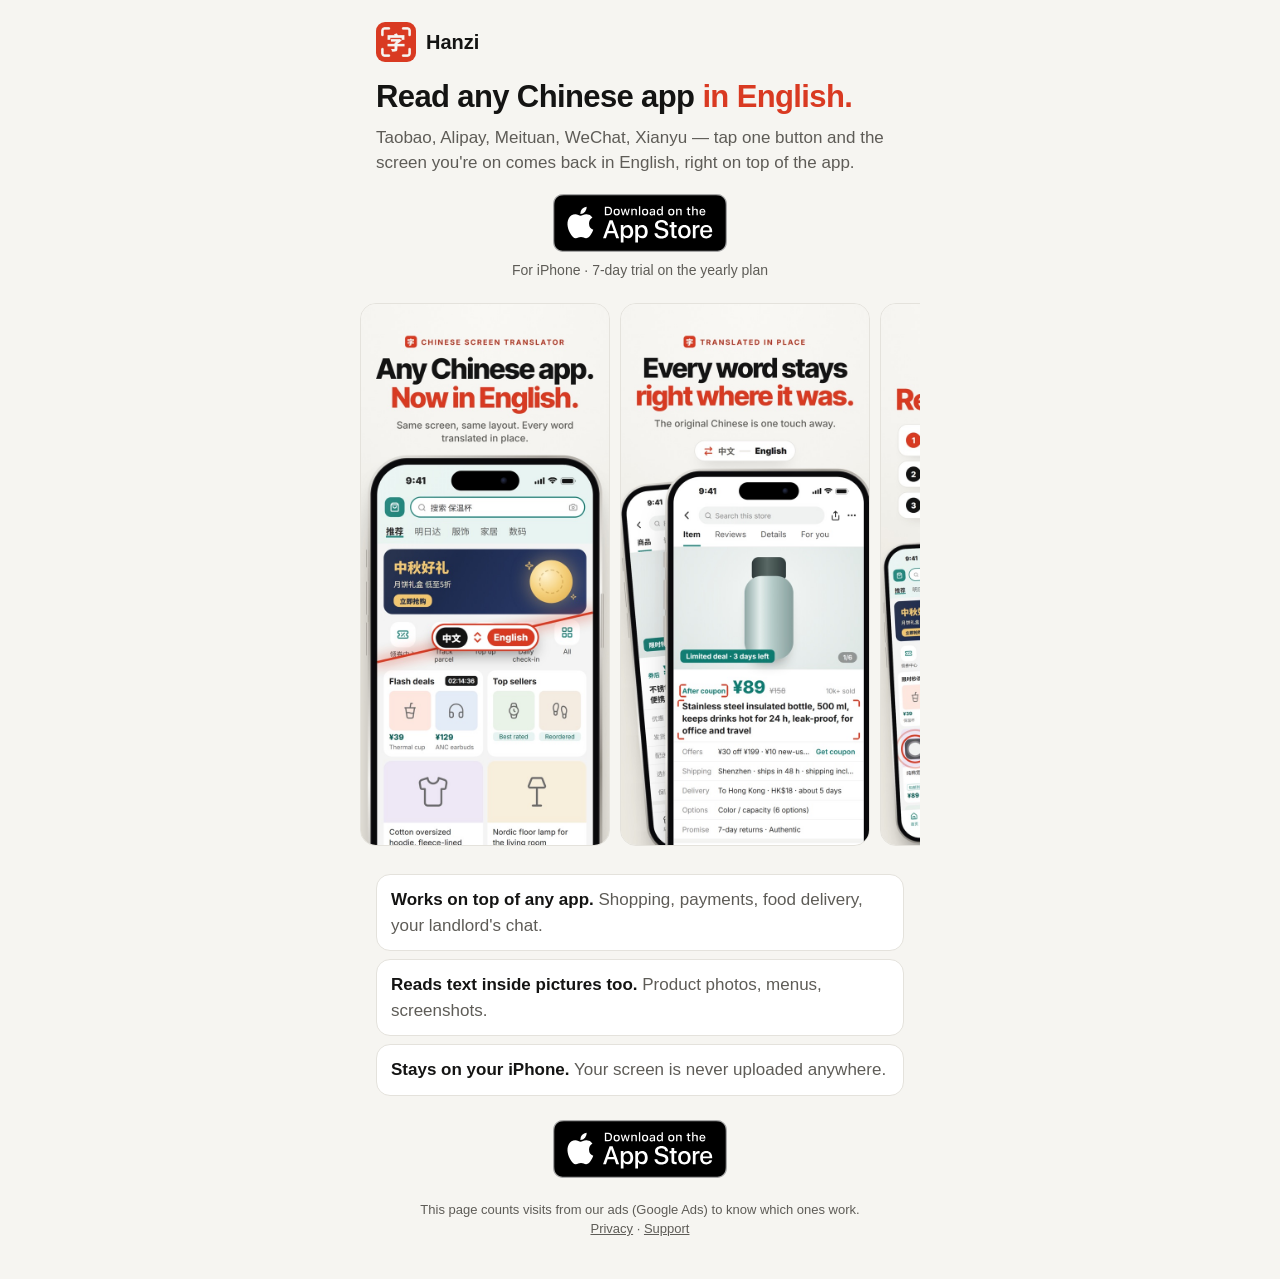
==== get/index.html @ c2b94c27 "get/: pagina de aterrizaje para Google Ads (conversion al tocar App Store, >=3 s) Co-Authored-By: Cl" ====
<!doctype html>
<html lang="en">
<head>
<meta charset="utf-8">
<meta name="viewport" content="width=device-width,initial-scale=1,viewport-fit=cover">
<title>Hanzi — Read any Chinese app in English</title>
<meta name="description" content="Taobao, Alipay, Meituan, WeChat: tap one button and the screen you're on comes back in English, right on top of the app. For iPhone.">
<meta name="apple-itunes-app" content="app-id=6814826357">
<link rel="icon" href="../icon.png">
<style>
:root{--bg:#F6F5F1;--ink:#141413;--ink2:#5E5C57;--seal:#D93A22;--card:#fff;--line:#E4E2DC}
@media (prefers-color-scheme:dark){:root{--bg:#171615;--ink:#F3F1EC;--ink2:#ABA79F;--seal:#F0563C;--card:#211F1D;--line:#34312E}}
*{box-sizing:border-box}
html,body{margin:0;background:var(--bg);color:var(--ink);font:17px/1.5 -apple-system,BlinkMacSystemFont,"SF Pro Text","Helvetica Neue",Arial,sans-serif;-webkit-text-size-adjust:100%}
main{max-width:560px;margin:0 auto;padding:22px 16px 40px}
header{display:flex;align-items:center;gap:10px;margin-bottom:18px}
header img{width:40px;height:40px;border-radius:9px}
header b{font-size:20px}
h1{font-size:31px;line-height:1.12;margin:0 0 10px;letter-spacing:-.02em}
h1 em{font-style:normal;color:var(--seal)}
.sub{color:var(--ink2);margin:0 0 18px}
.cta{display:flex;flex-direction:column;align-items:center;gap:8px;margin:0 0 22px}
.cta a{display:block;line-height:0}
.cta img{height:58px;width:auto}
.cta small{color:var(--ink2);font-size:14px}
.shots{display:flex;gap:10px;overflow-x:auto;scroll-snap-type:x mandatory;margin:0 -16px 22px;padding:0 16px 6px}
.shots img{flex:0 0 62%;max-width:250px;aspect-ratio:598/1300;border-radius:16px;scroll-snap-align:start;border:1px solid var(--line);background:var(--card)}
ul{list-style:none;padding:0;margin:0 0 24px}
li{background:var(--card);border:1px solid var(--line);border-radius:14px;padding:12px 14px;margin-bottom:8px;color:var(--ink2)}
li b{color:var(--ink)}
footer{color:var(--ink2);font-size:13px;text-align:center}
footer a{color:var(--ink2)}
</style>
</head>
<body>
<main>
  <header><img src="../icon.png" alt=""><b>Hanzi</b></header>
  <h1>Read any Chinese app <em>in English.</em></h1>
  <p class="sub">Taobao, Alipay, Meituan, WeChat, Xianyu — tap one button and the screen you're on comes back in English, right on top of the app.</p>

  <div class="cta">
    <a class="store" href="https://apps.apple.com/app/apple-store/id6814826357?pt=128466772&amp;ct=gads-x&amp;mt=8"><img src="badge.svg" alt="Download on the App Store"></a>
    <small>For iPhone · 7-day trial on the yearly plan</small>
  </div>

  <div class="shots">
    <img src="s1.jpg" alt="Any Chinese app, now in English" loading="eager">
    <img src="s2.jpg" alt="Translated in place" loading="lazy">
    <img src="s3.jpg" alt="One tap" loading="lazy">
    <img src="s4.jpg" alt="Text inside pictures too" loading="lazy">
  </div>

  <ul>
    <li><b>Works on top of any app.</b> Shopping, payments, food delivery, your landlord's chat.</li>
    <li><b>Reads text inside pictures too.</b> Product photos, menus, screenshots.</li>
    <li><b>Stays on your iPhone.</b> Your screen is never uploaded anywhere.</li>
  </ul>

  <div class="cta">
    <a class="store" href="https://apps.apple.com/app/apple-store/id6814826357?pt=128466772&amp;ct=gads-x&amp;mt=8"><img src="badge.svg" alt="Download on the App Store"></a>
  </div>

  <footer>
    This page counts visits from our ads (Google Ads) to know which ones work.<br>
    <a href="../privacy/">Privacy</a> · <a href="../support/">Support</a>
  </footer>
</main>
<script>
(function(){
  var AW = "AW-17931288801", LABEL = "IBpbCKrgy7cdEOGBp-ZC";
  var t0 = Date.now(), MIN_MS = 3000;
  var q = new URLSearchParams(location.search);
  var v = (q.get("utm_content") || q.get("v") || "x").replace(/[^a-z0-9_-]/gi, "").slice(0, 30) || "x";
  var store = "https://apps.apple.com/app/apple-store/id6814826357?pt=128466772&ct=" + encodeURIComponent("gads-" + v) + "&mt=8";
  var links = document.querySelectorAll("a.store");
  for (var i = 0; i < links.length; i++) links[i].href = store;

  /* Medicion propia (PostHog, sin cookies ni perfil): vista y toque por video. */
  var sid = "hzw-" + Math.random().toString(16).slice(2) + Date.now().toString(16);
  function ph(ev){
    try{
      fetch("https://us.i.posthog.com/capture/", {method:"POST", keepalive:true, headers:{"Content-Type":"application/json"},
        body: JSON.stringify({api_key:"phc_3XrhNSwJkffw9lChO0bvAAEboGSp8wbr6FU7kwlqE8B", event:ev, distinct_id:sid,
          properties:{$lib:"hanzi-web", v:v, src:q.get("utm_source")||null, camp:q.get("utm_campaign")||null,
            gclid: q.has("gclid")||q.has("gbraid")||q.has("wbraid"), $process_person_profile:false, $geoip_disable:false}})});
    }catch(e){}
  }
  ph("web_landing_view");

  /* Etiqueta de Google: conversion = toque en "Download on the App Store". */
  window.dataLayer = window.dataLayer || [];
  window.gtag = function(){ dataLayer.push(arguments); };
  gtag("js", new Date());
  gtag("config", AW);
  var s = document.createElement("script"); s.async = true; s.src = "https://www.googletagmanager.com/gtag/js?id=" + AW;
  document.head.appendChild(s);

  var fue = false;
  function alStore(e){
    if (fue) return; fue = true;
    e.preventDefault();
    var ir = function(){ if (ir.hecho) return; ir.hecho = true; location.href = store; };
    /* Solo cuenta para Google si estuvo >= 3 s en la pagina: un toque reflejo no entrena la puja. Navega igual. */
    var util = Date.now() - t0 >= MIN_MS;
    ph(util ? "web_store_click" : "web_store_click_rapido");
    if (util) {
      try { gtag("event", "conversion", {send_to: AW + "/" + LABEL, transport_type: "beacon", event_callback: ir}); } catch(err) {}
      setTimeout(ir, 700);
    } else {
      setTimeout(ir, 150);
    }
    setTimeout(function(){ fue = false; }, 3000);
  }
  for (var j = 0; j < links.length; j++) links[j].addEventListener("click", alStore);
})();
</script>
</body>
</html>
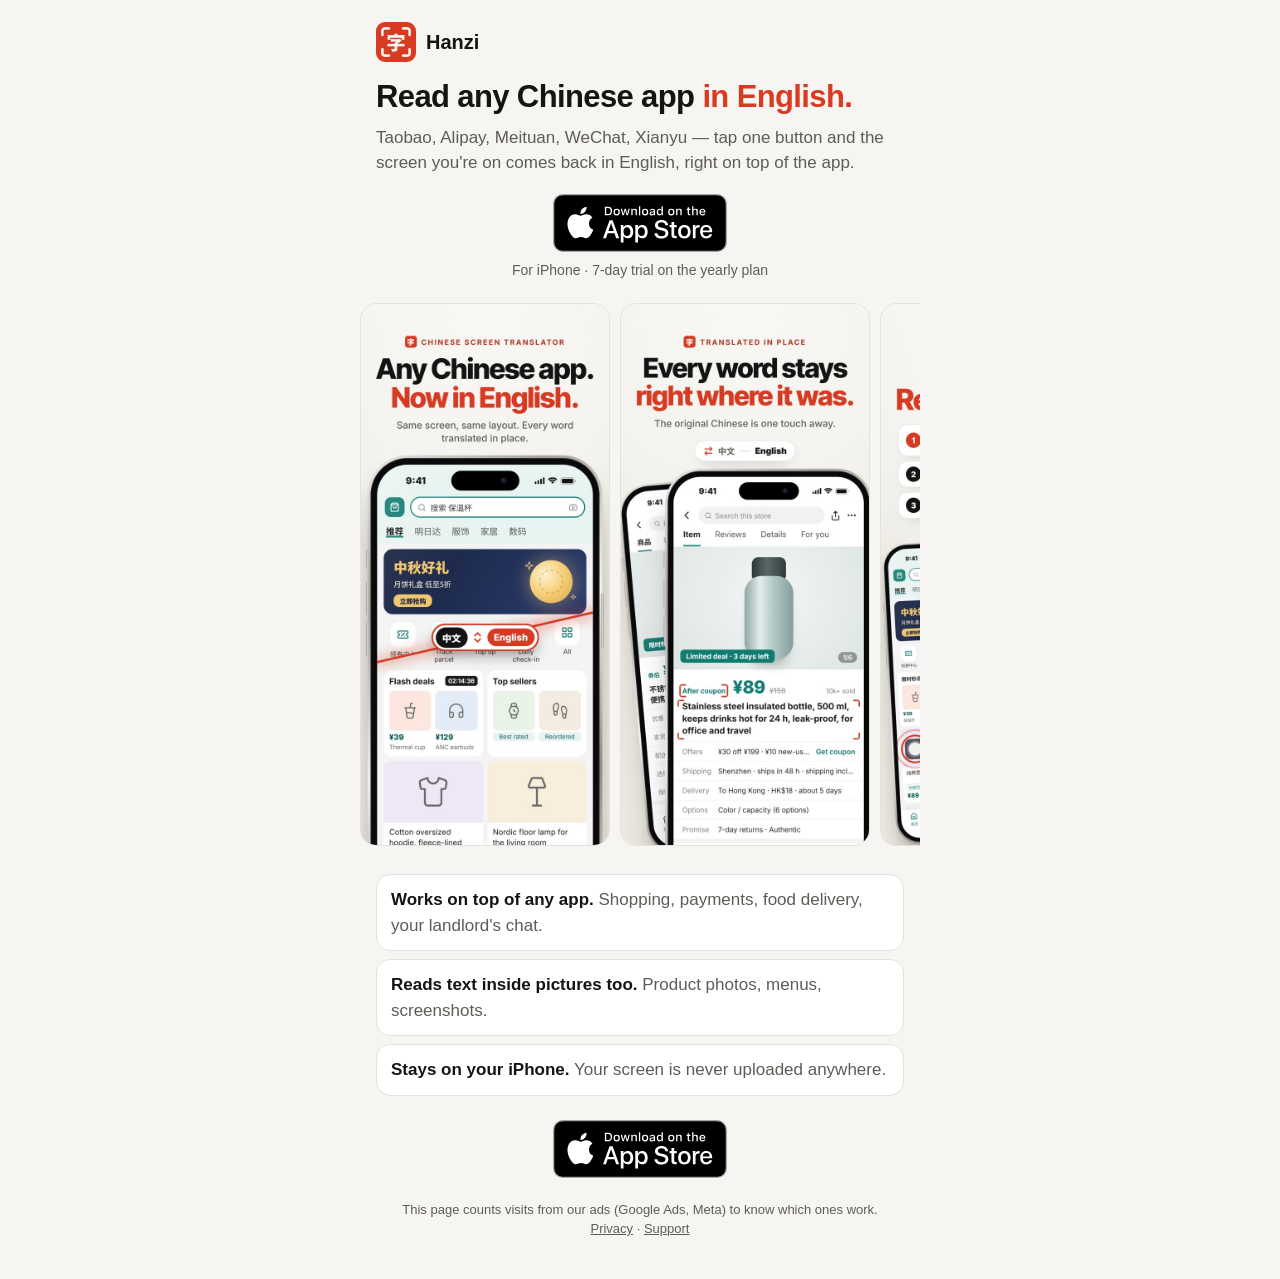
==== commit d2993261: "landing: Pixel de Meta (PageView + Lead en el toque util al App Store) Co-Authored-By: Claude Fable " ====
--- a/get/index.html
+++ b/get/index.html
@@ -61,7 +61,7 @@
   </div>
 
   <footer>
-    This page counts visits from our ads (Google Ads) to know which ones work.<br>
+    This page counts visits from our ads (Google Ads, Meta) to know which ones work.<br>
     <a href="../privacy/">Privacy</a> · <a href="../support/">Support</a>
   </footer>
 </main>
@@ -71,7 +71,7 @@
   var t0 = Date.now(), MIN_MS = 3000;
   var q = new URLSearchParams(location.search);
   var v = (q.get("utm_content") || q.get("v") || "x").replace(/[^a-z0-9_-]/gi, "").slice(0, 30) || "x";
-  var store = "https://apps.apple.com/app/apple-store/id6814826357?pt=128466772&ct=" + encodeURIComponent("gads-" + v) + "&mt=8";
+  var store = "https://apps.apple.com/app/apple-store/id6814826357?pt=128466772&ct=" + encodeURIComponent((/^(meta|fb|ig|facebook|instagram)$/i.test(q.get("utm_source")||"") ? "meta-" : "gads-") + v) + "&mt=8";
   var links = document.querySelectorAll("a.store");
   for (var i = 0; i < links.length; i++) links[i].href = store;
 
@@ -95,6 +95,13 @@
   var s = document.createElement("script"); s.async = true; s.src = "https://www.googletagmanager.com/gtag/js?id=" + AW;
   document.head.appendChild(s);
 
+  /* Pixel de Meta (conjunto de datos "Hanzi Web"): vista de pagina, y Lead = toque util en el boton del App Store. */
+  !function(f,b,e,u,n,t,z){if(f.fbq)return;n=f.fbq=function(){n.callMethod?n.callMethod.apply(n,arguments):n.queue.push(arguments)};
+  if(!f._fbq)f._fbq=n;n.push=n;n.loaded=!0;n.version="2.0";n.queue=[];t=b.createElement(e);t.async=!0;t.src=u;
+  z=b.getElementsByTagName(e)[0];z.parentNode.insertBefore(t,z)}(window,document,"script","https://connect.facebook.net/en_US/fbevents.js");
+  fbq("init", "4250661291893455");
+  fbq("track", "PageView");
+
   var fue = false;
   function alStore(e){
     if (fue) return; fue = true;
@@ -104,6 +111,7 @@
     var util = Date.now() - t0 >= MIN_MS;
     ph(util ? "web_store_click" : "web_store_click_rapido");
     if (util) {
+      try { fbq("track", "Lead", {content_name: v}); } catch(err) {}
       try { gtag("event", "conversion", {send_to: AW + "/" + LABEL, transport_type: "beacon", event_callback: ir}); } catch(err) {}
       setTimeout(ir, 700);
     } else {
